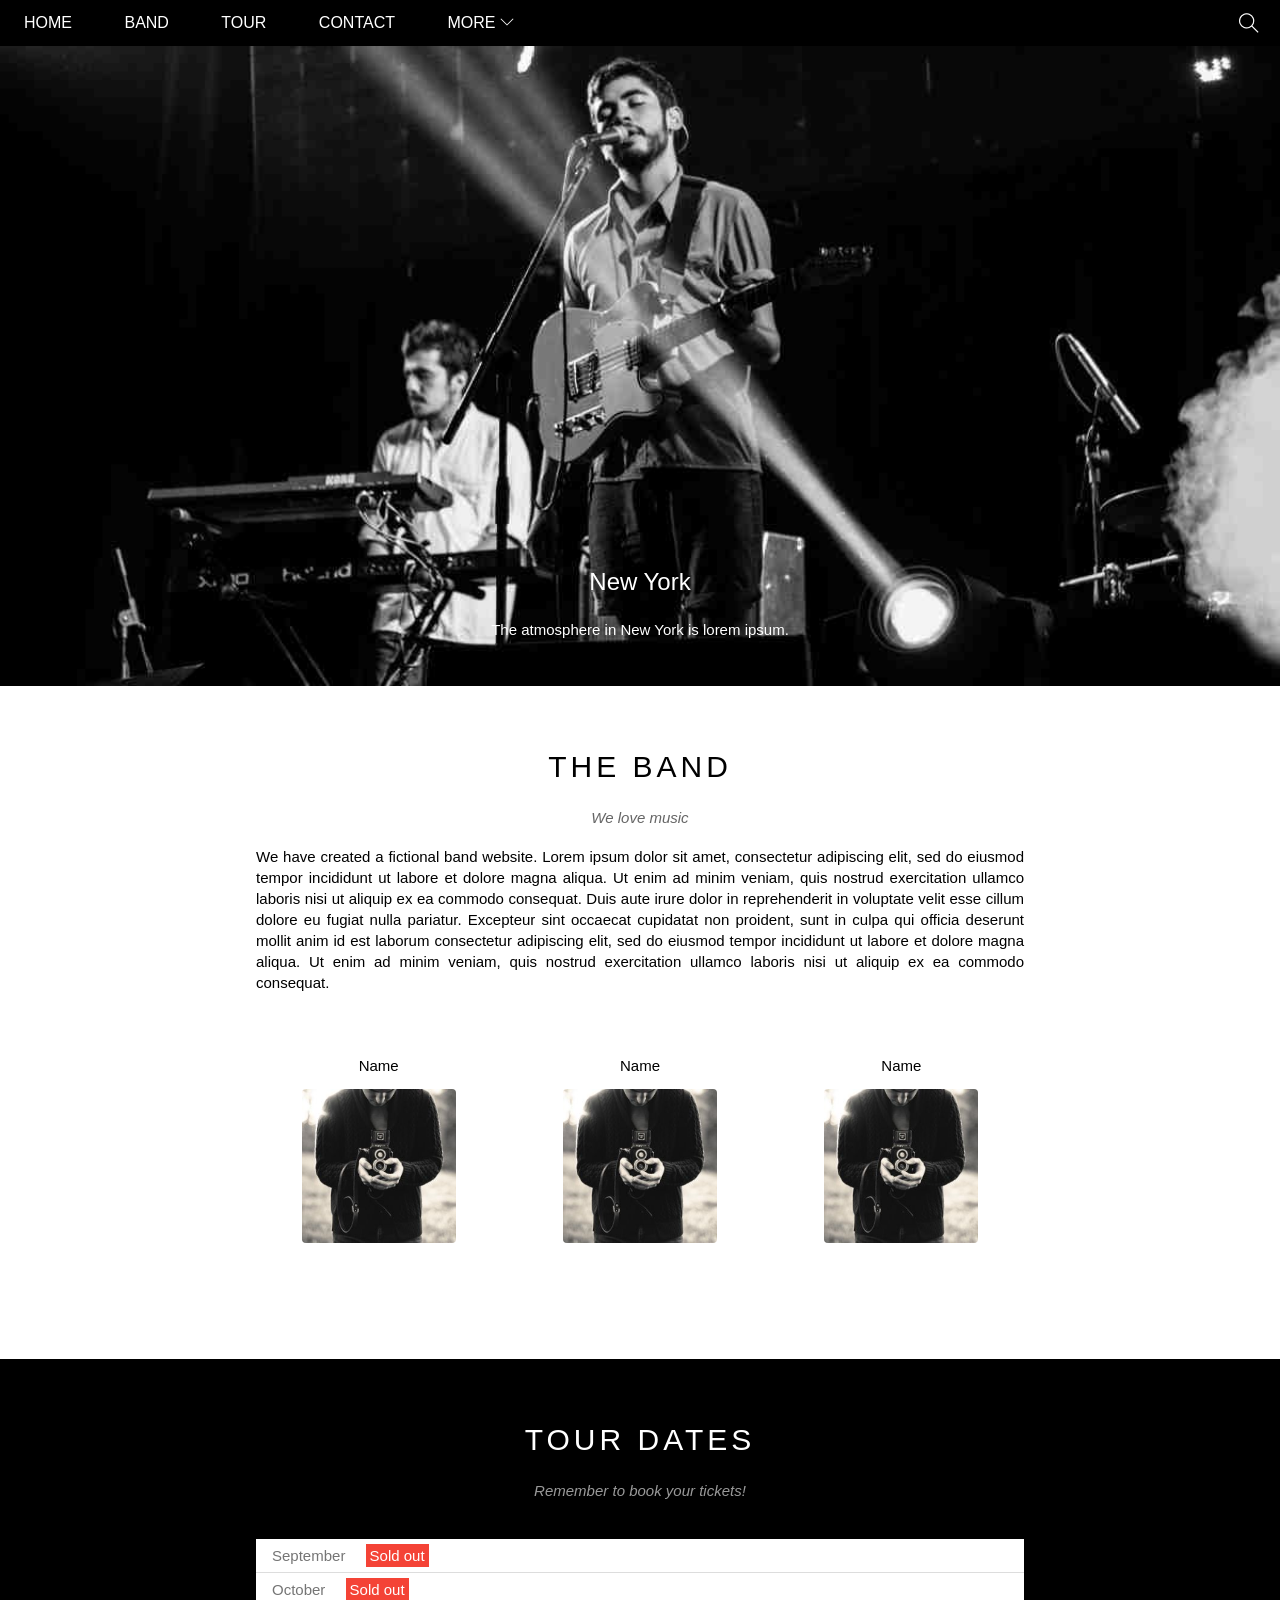
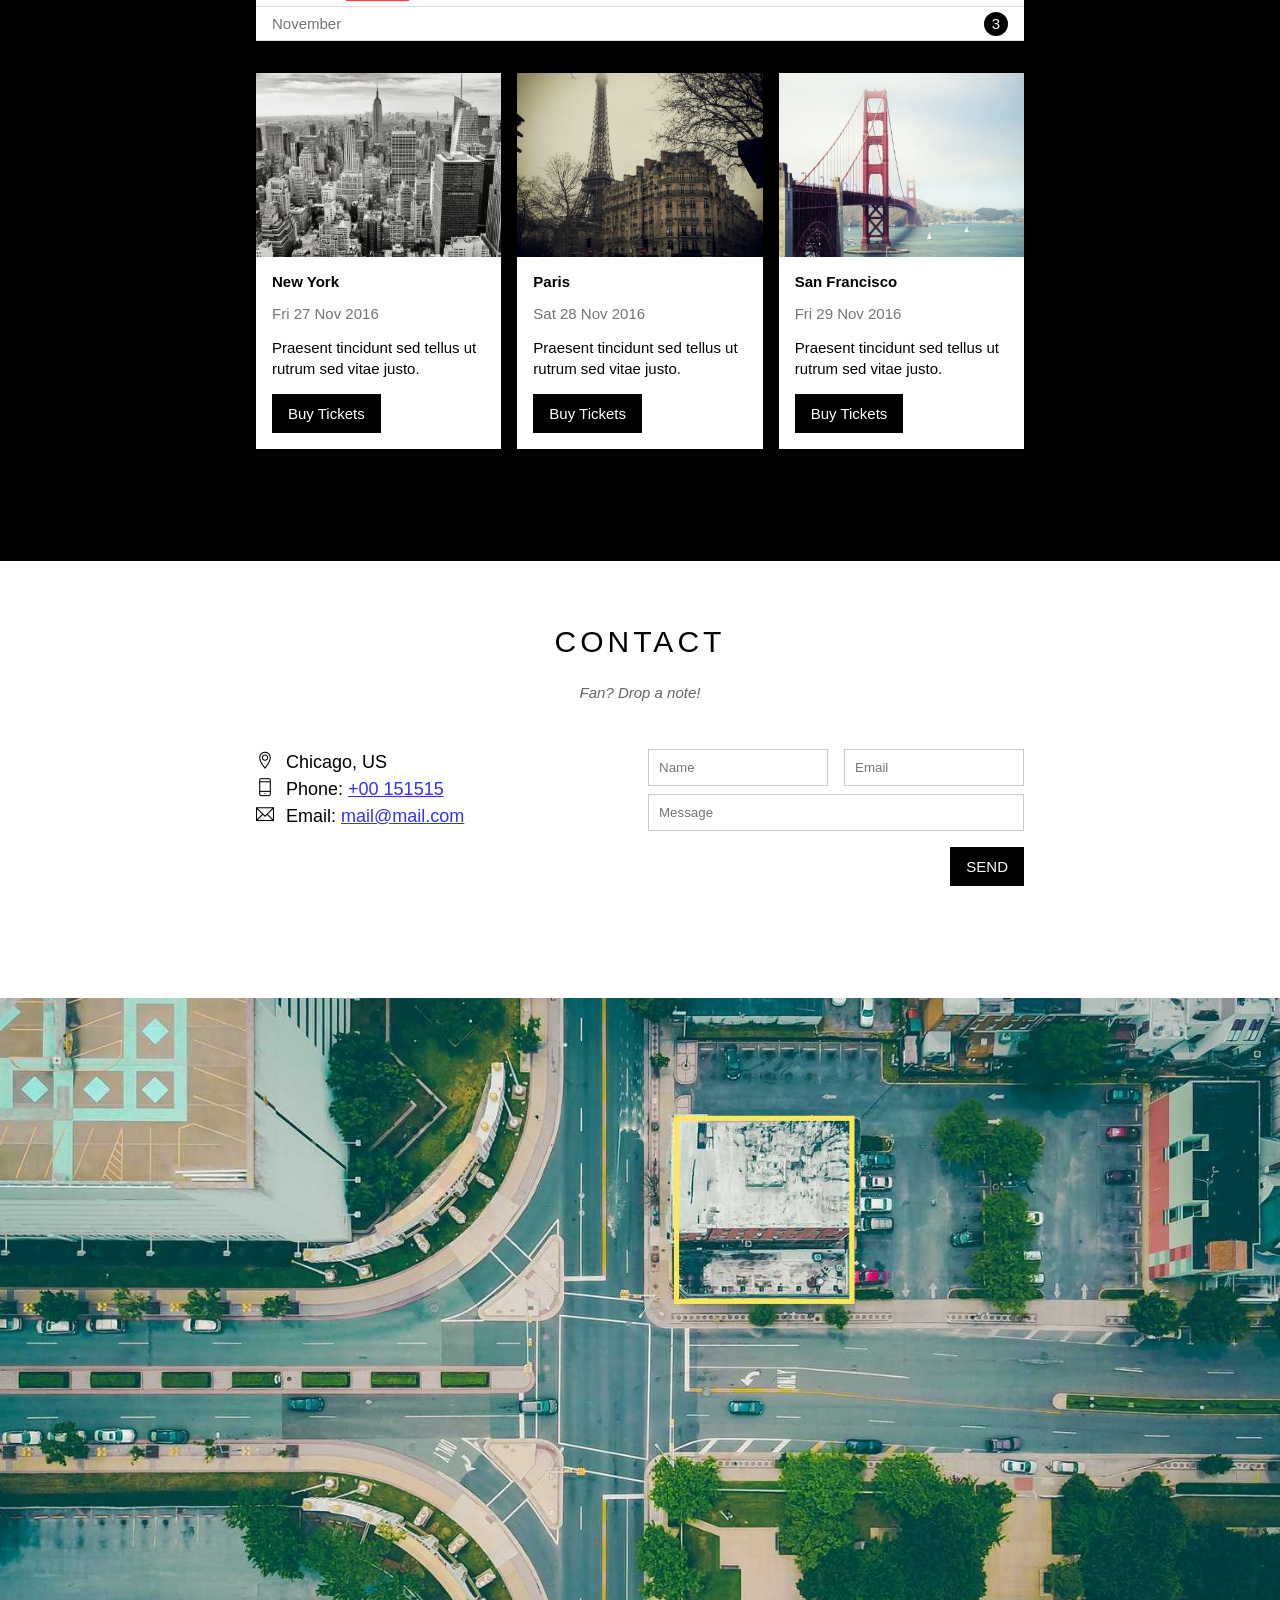
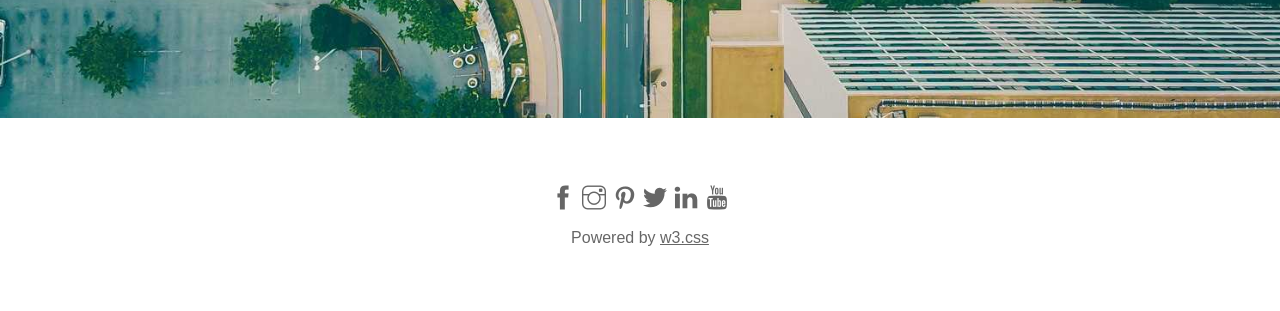
==== index.html @ fc8f2c84 "upload" ====
<!DOCTYPE html>
<html lang="en">
<head>
    <meta charset="UTF-8">
    <meta http-equiv="X-UA-Compatible" content="IE=edge">
    <meta name="viewport" content="width=device-width, initial-scale=1.0">
    <title>The Band</title>
    <link rel="icon" href="https://library.kissclipart.com/20181211/wuq/kissclipart-rock-band-guitar-icon-clipart-the-beatles-rock-ba-cec8f02207d91767.jpg" type="image/x-icon" />
    <link rel="stylesheet" href="./assets/css/style.css">
    <link rel="stylesheet" href="./assets/css/responsive.css">
    <link rel="stylesheet" href="./assets/fonts/themify-icons/themify-icons.css">
</head>
<body>
    <div id="main">
        <div id="header">
            <!-- Begin: Nav -->
          <ul id="nav">
              <li><a href="#">Home</a></li>
              <li><a href="#band">Band</a></li>
              <li><a href="#tour">Tour</a></li>
              <li><a href="#contact">Contact</a></li>
              <li>
                  <a href="#">
                      More 
                      <i class="nav-arrow-down ti-angle-down"></i>
                  </a>
                  <ul class="subnav">
                      <li><a href="#">Merchandise</a></li>
                      <li><a href="#">Extras</a></li>
                      <li><a href="#">Media</a></li>
                  </ul>
                </li>
          </ul>
            <!-- End: Nav -->

            <!--Moblie menu button  -->
            <div id="mobile-menu" class="mobile-menu-btn">
                <i class="menu-icon ti-menu"></i>
            </div>

            <!-- Search button -->
            <div class="search-btn">
                <i class="search-icon ti-search"></i>
            </div>
        </div>
        
        <div id="slider">
            <div class="text-content">
                <h2 class="text-heading">New York</h2>
                <div class="text-description">The atmosphere in New York is lorem ipsum.</div>
            </div>
        </div>

        <div id="content">
            <!-- About section -->
            <div id="band" class="content-section">
                <h2 class="section-heading">THE BAND</h2>
                <p class="section-sub-heading">We love music</p>
                <p class="about-text">
                    We have created a fictional band website. Lorem ipsum dolor sit amet, consectetur adipiscing elit, sed do eiusmod tempor incididunt ut labore et dolore magna aliqua. Ut enim ad minim veniam, quis nostrud exercitation ullamco laboris nisi ut aliquip ex ea commodo consequat. Duis aute irure dolor in reprehenderit in voluptate velit esse cillum dolore eu fugiat nulla pariatur. Excepteur sint occaecat cupidatat non proident, sunt in culpa qui officia deserunt mollit anim id est laborum consectetur adipiscing elit, sed do eiusmod tempor incididunt ut labore et dolore magna aliqua. Ut enim ad minim veniam, quis nostrud exercitation ullamco laboris nisi ut aliquip ex ea commodo consequat.
                </p>
                <div class="row member-list">
                    <div class="col col-third s-col-full mt-32 text-center">
                        <p class="member-name">Name</p>
                        <img src="./assets/img/band/member1.jpg" alt="" class="member-img">
                    </div>

                    <div class="col col-third s-col-full mt-32 text-center">
                        <p class="member-name">Name</p>
                        <img src="./assets/img/band/member1.jpg" alt="" class="member-img">
                    </div>

                    <div class="col col-third s-col-full mt-32 text-center">
                        <p class="member-name">Name</p>
                        <img src="./assets/img/band/member1.jpg" alt="" class="member-img">
                    </div>
                </div>      
            </div>

            <!-- Tour section -->
            <div id="tour" class="tour-section">
                <div class="content-section">
                    <h2 class="section-heading text-white">TOUR DATES</h2>
                    <p class="section-sub-heading text-white">Remember to book your tickets!</p>
                
                    <!-- Tickets -->
                    <ul class="tickets-list">
                        <li>September <span class="sold-out">Sold out</span></li>
                        <li>October <span class="sold-out">Sold out</span></li>
                        <li>November <span class="quantity">3</span></li>
                    </ul>

                    <!-- Places -->
                    <div class="row places-list">
                        <div class="col col-third s-col-full mt-16">
                            <img src="./assets/img/places/place1.jpg" alt="New York" class="place-img">
                            <div class="place-body">
                                <h3 class="place-heading">New York</h3>
                                <p class="place-time">Fri 27 Nov 2016</p>
                                <p class="place-desc">Praesent tincidunt sed tellus ut rutrum sed vitae justo.</p>
                                <button class="btn s-full-width js-buy-ticket">Buy Tickets</button> 
                            </div>
                        </div>

                        <div class="col col-third s-col-full mt-16">
                            <img src="./assets/img/places/place2.jpg" alt="Paris" class="place-img">
                            <div class="place-body">
                                <h3 class="place-heading">Paris</h3>
                                <p class="place-time">Sat 28 Nov 2016</p>
                                <p class="place-desc">Praesent tincidunt sed tellus ut rutrum sed vitae justo.</p>
                                <button class="btn s-full-width js-buy-ticket">Buy Tickets</button> 
                            </div>
                        </div>

                        <div class="col col-third s-col-full mt-16">
                            <img src="./assets/img/places/place3.jpg" alt="San Francisco" class="place-img">
                            <div class="place-body">
                                <h3 class="place-heading">San Francisco</h3>
                                <p class="place-time">Fri 29 Nov 2016</p>
                                <p class="place-desc">Praesent tincidunt sed tellus ut rutrum sed vitae justo.</p>
                                <button class="btn s-full-width js-buy-ticket">Buy Tickets</button> 
                            </div>
                        </div>
                    </div>
                </div>
            </div>  

            <!-- Begin: Contact section -->
            <div id="contact" class="content-section">
                <h2 class="section-heading">CONTACT</h2>
                <p class="section-sub-heading">Fan? Drop a note!</p>

                <div class="row contact-content">
                    <div class="col col-half s-col-full contact-info">
                        <p><i class="ti-location-pin"></i>Chicago, US</p>
                        <p><i class="ti-mobile"></i>Phone: <a href="tel:+00 151515">+00 151515</a></p>
                        <p><i class="ti-email"></i>Email: <a href="mailto:mail@mail.com">mail@mail.com</a></p>
                    </div>

                    <div class="col col-half s-col-full contact-form">
                        <form action="">
                            <div class="row">
                                <div class="col col-half s-col-full">
                                    <input type="text" name="" placeholder="Name" required class="form-control">
                                </div>
                                <div class="col col-half s-col-full s-mt-8">
                                    <input type="email" name="" placeholder="Email" required class="form-control">
                                </div>
                            </div>
                            <div class="row mt-8">  
                                <div class="col col-full">
                                    <input type="text" name="" placeholder="Message" required class="form-control">
                                </div>
                            </div>
                            <input class="btn pull-right mt-16 s-full-width" type="submit" value="SEND">
                        </form>
                    </div>
                </div>
                
            </div>
            <!-- End: Contact section -->

            <div class="map-section">
                <img src="./assets/img/map/map.jpg" alt="map">
            </div>
        </div>

        <!-- Footer section -->
        <div id="footer">
            <div class="socials-list">
                <a href=""><i class="ti-facebook"></i></a>
                <a href=""><i class="ti-instagram"></i></a>
                <a href=""><i class="ti-pinterest"></i></a>
                <a href=""><i class="ti-twitter-alt"></i></a>
                <a href=""><i class="ti-linkedin"></i></a>
                <a href=""><i class="ti-youtube"></i></a>
            </div>
            <p class="copyright">Powered by <a href="">w3.css</a></p>
        </div>
    </div> 
    <!-- Buy Ticket section -->
    <div class="modal js-modal">
        <div class="modal-container js-modal-container">
            <div class="modal-close js-modal-close">
                <i class="ti-close"></i>
            </div>
            
            <header class="modal-header">
                <i class="modal-heading-icon ti-briefcase"></i>
                Tickets
            </header>

            <div class="modal-body">
                <label for="ticket-quantity" class="modal-label">
                    <i class="ti-shopping-cart"></i>
                    Tickets, $15 per person
                </label>
                <input id="ticket-quantity" type="text" class="model-input" placeholder="How many?">

                <label for="ticket-email" class="modal-label">
                    <i class="ti-user"></i>
                    Send To
                </label>
                <input id="ticket-email" type="email" class="model-input" placeholder="Enter Email...">

                <button id="buy-tickets">
                    Pay <i class="ti-check"></i>
                </button>
            </div>

            <footer class="modal-footer">
                <p class="modal-help">Need <a href="">help?</a></p>
            </footer>
        </div>
    </div> 

    <script>
        const buyBtns = document.querySelectorAll('.js-buy-ticket')
        const modal = document.querySelector('.js-modal')
        const modalContainer = document.querySelector('.js-modal-container')
        const modalClose = document.querySelector('.js-modal-close')

        // Hàm hiển thị modal mua vé (thêm class open vào modal)
        function showBuyTicket() {
            modal.classList.add('open')
        }

         // Hàm ẩn modal mua vé (gỡ bỏ class open vào modal)
        function hideBuyTicket() {
            modal.classList.remove('open')
        }

        // Lặp qua từng thẻ button và nghe hành vi click
        for (const buyBtn of buyBtns) {
            buyBtn.addEventListener('click', showBuyTicket)
        }

        // Nghe hành vi click vào button close
        modalClose.addEventListener('click', hideBuyTicket)

        modal.addEventListener('click', hideBuyTicket)

        // Dừng việc nổi bọt ở modalContainer
        modalContainer.addEventListener('click', function (event) {
            event.stopPropagation()
        })

        // Gán biến đóng/mở mobile menu
        var header = document.getElementById('header');
        var  mobileMenu = document.getElementById('mobile-menu');
        var headerHeight = header.clientHeight; // Gán biến headerHeight    
    
        // Đóng/mở mobile menu
        mobileMenu.onclick = function() {
            var isClosed = header.clientHeight === headerHeight;
            if (isClosed) {
                header.style.height = 'auto';
            } else {
                header.style.height = null;
            }
        }

        // Tự động đóng khi chọn menu
        var menuItems = document.querySelectorAll('#nav li a[href*="#"]');
        for (var i = 0; i < menuItems.length; i++) {
            var menuItem = menuItems[i];
            
            menuItem.onclick = function(event) {
                var isParentMenu = this.nextElementSibling && this.nextElementSibling.classList.contains('subnav');
                if (isParentMenu) {
                    event.preventDefault();
                } else {
                    header.style.height = null;
                }
            }       
        }
        
    </script>
</body>
</html>
---- assets/css/style.css ----
* {
    padding: 0;
    margin: 0;
    box-sizing: border-box;
}

html {
    font-family: Arial, Helvetica, sans-serif;
    scroll-behavior: smooth;
}
/* 
1. Từ ngoài vào trong
2. Từ trên xuống dưới
3. Tổng quan đến chi tiết */

/* 
1. Vị trí
2. Kích thước (width, height)
3. Màu sắc
4. Kiểu dáng (kiểu chữ, hình tròn, vuông,..
 */

 /* Common */
 .clear {
     clear: both;       
 }
 
 .text-white {
     color: #fff !important;
 }

 .text-center {
     text-align: center !important;
 }

.row {
    margin-left: -8px;
    margin-right: -8px;
}

.row::after {
    content: "";
    display: block;
    clear: both;
}

.col {
    float: left;
    padding-left: 8px;
    padding-right: 8px;
}

.col-full {
    width: 100%;
}

.col-half {
    width: calc(100% / 2);
}

.col-third {
    width: calc(100% / 3);
}

.mt-8 {
    margin-top: 8px !important;
}

.mt-16 {
    margin-top: 16px !important;
}

.mt-32 {
    margin-top: 32px !important;
}


.pull-right {
    float: right !important;
}

.btn {
    color: #fff;
    background-color: #000;
    text-decoration: none;
    padding:11px 16px;
    display: inline-block;
    margin-top: 15px;
    border: none;
    font-size: 15px;
    text-align: center;
}

.btn:hover {
    cursor: pointer;    
    color: #000;
    background-color: #ccc;
}

 /* Main */
 #main {

}


#header {
    position: fixed;
    top: 0;
    left: 0;
    right: 0;
    height: 46px;
    background-color: black;
    z-index: 1;
}

#nav {
    display: inline-block;
}

#nav, .subnav {
    list-style-type: none;  

}

#nav > li {
    display: inline-block;
}

#nav li { 
    position: relative;
}

#nav > li > a {
    color: #fff;
    text-transform: uppercase;
}

#nav li a {
    text-decoration: none;
    line-height: 46px;
    padding: 0 24px;
    display: block;
}

#nav li:hover .subnav {
    display: block;
}

#nav > li:hover > a, 
#nav .subnav li:hover {
    color: #000;
    background-color: #ccc;
}

#nav .subnav {
    display:none;
    min-width: 160px;
    background-color: #fff;
    position: absolute;
    top: 100%;
    left: 0;
    box-shadow: 0 0 10px rgba(0, 0, 0, 0.3);
}

#nav .subnav a {
        color: #000;
        padding: 0 12px;
        line-height: 38px;
}

#nav .nav-arrow-down {
    font-size: 14px;
}

#header .mobile-menu-btn {
    position: absolute;
    top: 0;
    right: 0;
    display: none;
}

#header .mobile-menu-btn,
#header .search-btn {
    float: right;
    padding: 0 21px;
}

#header .search-btn:hover {
    background-color: #f44336;
    cursor: pointer;
}

#header .mobile-menu-btn:hover {
    background-color: #ccc;
}

#header .mobile-menu-btn:hover .menu-icon {
    color: #000;
}

#header .menu-icon,
#header .search-icon {
    color: #fff;
    font-size: 20px;
    line-height: 46px;
}

#slider {
    position: relative;
    min-height: 500px;
    margin-top: 46px;
    padding-top: 50%;
    background: url('/assets/img/slider/slider1.jpg') top center / cover no-repeat;
}

#slider .text-content {
    position: absolute;
    bottom: 48px;
    color: #fff;
    left: 50%;
    transform: translateX(-50%);
    text-align: center; 
}

#slider .text-heading {
    font-weight: 500;
    font-size: 24px;    
}

#slider .text-description {
    font-size: 15px;
    margin-top: 25px;
}


#content {

}

#content .content-section {
    width: 800px;
    max-width: 100%;
    padding: 64px 0 112px;
    margin-left: auto;
    margin-right: auto;
    padding-left: 16px;
    padding-right: 16px;    
}

#content .section-heading {
    font-size: 30px;
    font-weight: 500;
    letter-spacing: 4px;
    text-align: center;
}

#content .section-sub-heading {
    font-size: 15px;
    text-align: center;
    margin-top: 25px;
    font-style: italic;
    opacity: 0.6;
}

#content .about-text {
    margin-top: 20px;
    font-size: 15px;
    text-align: justify;
    line-height: 1.4    ;
}

#content .member-list {
    margin-top: 32px;
    /* overflow: hidden; */
}


#content .member-name {
    font-size: 15px;
}
#content .member-img {
    margin-top: 15px;
    width: 154px;
    border-radius: 4px;
}

/* Tour Section */
.tour-section {
    background-color: #000;
}

.tickets-list {
    background-color: #fff;
    margin-top: 40px;
    list-style: none        ;
}

.tickets-list li {
     font-size: 15px;
     padding: 8px 16px;
    border-bottom: 1px solid #ddd;
    color: #757575;   
}

.tickets-list .sold-out {
    background-color: #f44336;
    color: #fff;
    padding: 3px 4px;
    margin-left: 16px;
}

.tickets-list .quantity {
    background-color: #000;
    color: #fff;
    border-radius: 50%;
    float: right;
    width: 24px;
    height: 24px;
    text-align: center;
    line-height: 24px;
    margin-top: -3px;
}

/* Places */
.places-list {
    margin-top: 16px;
}


.place-img {
    width: 100%;
    display: block;
}

.place-img:hover {
    opacity: 0.6;
}

.place-body {
    background-color: #fff;
    padding: 16px;
    font-size: 15px;
}

.place-heading {
    font-size: 15px;
    font-weight: 600;

}

.place-time {
    margin-top: 15px;
    color: #757575;
}

.place-desc {
    margin-top: 15px;
    line-height: 1.4;

}


/* Contact From */
.contact-content {
    margin-top: 48px;
}

.contact-info {
    font-size: 18px;
    line-height: 1.5;
}

.contact-info i[class*="ti-"] {
    width: 30px;
    display: inline-block;
}

.contact-info a {
    color: #00e;
    opacity: 0.8;
}

.contact-info a:hover {
    opacity: 1;
}


.contact-form {
    font-size: 15px;
}

.contact-form .form-control {
    padding: 10px;
    border: 1px solid #ccc;
    width: 100%;
}

/* Map section */
.map-section img {
    width: 100%;
}


/* Footer Section */
#footer {
    padding: 64px 16px;
    text-align: center;
}

#footer .socials-list {
    font-size: 24px;
}

#footer .socials-list a {
    color:rgba(0, 0, 0, 0.6);
    text-decoration: none;
}
#footer .copyright a:hover,
#footer .socials-list a:hover {
    color:rgba(0, 0, 0, 0.4);
}

#footer .copyright {
    color:rgba(0, 0, 0, 0.6);
    margin-top: 15px;
}

#footer .copyright a {
    color:rgba(0, 0, 0, 0.6);
}

/* Buy Ticket Modal*/
.modal {
    position: fixed;
    top: 0;
    right: 0;
    left: 0;
    bottom: 0;
    background: rgba(0, 0, 0, 0.4);
    align-items: center;
    justify-content: center;
    display: none;
}

.modal.open {
    display: flex;
}

.modal-container {
    background: #fff;
    width: 900px;
    max-width: calc(100% - 32px);
    min-height: 200px;
    position: relative;
    animation: modalFadeIn ease 0.5s;
}

.modal-header {
    background: #009688;
    height: 130px;
    display: flex;
    align-items: center;
    justify-content: center;
    font-size: 30px;
    color: #fff;
}

.modal-heading-icon {
    margin-right: 16px;
}

.modal-close:hover {
    opacity: 1;
}

.modal-close {
    position: absolute;
    right: 0;
    top: 0;
    color: #fff;
    padding: 12px;
    cursor: pointer;
    opacity: 0.8; 
}

.modal-body {
    padding: 16px;
}

.modal-label {
    display: block;
    font-size: 15px;
    margin-bottom: 12px;
}

.model-input {
    border: 1px solid #ccc;
    width: 100%;
    padding: 10px;
    font-size: 15px;
    margin-bottom: 24px;
}

#buy-tickets:hover {
    opacity: 0.9;
}

#buy-tickets {
    background: #009688;
    border: none;
    color: #fff;
    width: 100%;
    font-size: 15px;
    text-transform: uppercase;
    padding: 18px;
    cursor: pointer;
}

.modal-footer {
    padding: 16px;
    text-align: right;
}

.modal-footer a {
    color: #2196F3;
}

@keyframes modalFadeIn {
    from {
        opacity: 0;
        transform: translateY(-140px);
    }
    to {
        opacity: 1;
        transform: translateY(0);
    }
}
---- assets/css/responsive.css ----
/* PC */
@media (min-width: 1024px) {

}

/* Tablet & moblie */
@media (max-width: 1023px) {
     .btn {
         padding: 15px 16px;
     }

     #nav .subnav a {
         padding: 5px 12px;
     }

     .contact-form .form-control {
         padding: 15px;
     }

     .contact-info {
        line-height: 2;
    }
     
     .socials-list {
         font-size: 48px;
     }

     #footer .socials-list a {
         margin: 0 8px;
     }

     #footer .copyright a {
        padding: 12px 0;
        display: inline-block;
     }
}


/* Tablet */
@media (min-width: 740px) {
   
}

/* Mobile */
@media (max-width: 740px) {
    .s-full-width, 
    .s-col-full {
        width: 100% !important;
    }

    .s-mt-8 {
        margin-top: 8px !important;
    }
    
    #header {
        overflow: hidden;
    }

    #header .mobile-menu-btn {
        display: block;
    }
    
    #header .search-btn {
        display: none;
    }
    
    #nav {
        display: block;
    }

    #nav li a {
        padding: 1px 24px;
    }

    #nav > li {
        display: block; 
    }

    #nav > li:first-child {
        display: inline-block;
    }

    #nav .subnav {
        position: initial;
        background: #333;
    }

    #nav .subnav a {
        color: #fff;
        padding: 5px     41px;
    }
   
    #content .member-img {
        width: 60%;
    }

    .contact-form {
        margin-top: 16px;
    }
}
---- assets/fonts/themify-icons/themify-icons.css ----
@font-face {
	font-family: 'themify';
	src:url('fonts/themify.eot?-fvbane');
	src:url('fonts/themify.eot?#iefix-fvbane') format('embedded-opentype'),
		url('fonts/themify.woff?-fvbane') format('woff'),
		url('fonts/themify.ttf?-fvbane') format('truetype'),
		url('fonts/themify.svg?-fvbane#themify') format('svg');
	font-weight: normal;
	font-style: normal;
}

[class^="ti-"], [class*=" ti-"] {
	font-family: 'themify';
	speak: none;
	font-style: normal;
	font-weight: normal;
	font-variant: normal;
	text-transform: none;
	line-height: 1;

	/* Better Font Rendering =========== */
	-webkit-font-smoothing: antialiased;
	-moz-osx-font-smoothing: grayscale;
}

.ti-wand:before {
	content: "\e600";
}
.ti-volume:before {
	content: "\e601";
}
.ti-user:before {
	content: "\e602";
}
.ti-unlock:before {
	content: "\e603";
}
.ti-unlink:before {
	content: "\e604";
}
.ti-trash:before {
	content: "\e605";
}
.ti-thought:before {
	content: "\e606";
}
.ti-target:before {
	content: "\e607";
}
.ti-tag:before {
	content: "\e608";
}
.ti-tablet:before {
	content: "\e609";
}
.ti-star:before {
	content: "\e60a";
}
.ti-spray:before {
	content: "\e60b";
}
.ti-signal:before {
	content: "\e60c";
}
.ti-shopping-cart:before {
	content: "\e60d";
}
.ti-shopping-cart-full:before {
	content: "\e60e";
}
.ti-settings:before {
	content: "\e60f";
}
.ti-search:before {
	content: "\e610";
}
.ti-zoom-in:before {
	content: "\e611";
}
.ti-zoom-out:before {
	content: "\e612";
}
.ti-cut:before {
	content: "\e613";
}
.ti-ruler:before {
	content: "\e614";
}
.ti-ruler-pencil:before {
	content: "\e615";
}
.ti-ruler-alt:before {
	content: "\e616";
}
.ti-bookmark:before {
	content: "\e617";
}
.ti-bookmark-alt:before {
	content: "\e618";
}
.ti-reload:before {
	content: "\e619";
}
.ti-plus:before {
	content: "\e61a";
}
.ti-pin:before {
	content: "\e61b";
}
.ti-pencil:before {
	content: "\e61c";
}
.ti-pencil-alt:before {
	content: "\e61d";
}
.ti-paint-roller:before {
	content: "\e61e";
}
.ti-paint-bucket:before {
	content: "\e61f";
}
.ti-na:before {
	content: "\e620";
}
.ti-mobile:before {
	content: "\e621";
}
.ti-minus:before {
	content: "\e622";
}
.ti-medall:before {
	content: "\e623";
}
.ti-medall-alt:before {
	content: "\e624";
}
.ti-marker:before {
	content: "\e625";
}
.ti-marker-alt:before {
	content: "\e626";
}
.ti-arrow-up:before {
	content: "\e627";
}
.ti-arrow-right:before {
	content: "\e628";
}
.ti-arrow-left:before {
	content: "\e629";
}
.ti-arrow-down:before {
	content: "\e62a";
}
.ti-lock:before {
	content: "\e62b";
}
.ti-location-arrow:before {
	content: "\e62c";
}
.ti-link:before {
	content: "\e62d";
}
.ti-layout:before {
	content: "\e62e";
}
.ti-layers:before {
	content: "\e62f";
}
.ti-layers-alt:before {
	content: "\e630";
}
.ti-key:before {
	content: "\e631";
}
.ti-import:before {
	content: "\e632";
}
.ti-image:before {
	content: "\e633";
}
.ti-heart:before {
	content: "\e634";
}
.ti-heart-broken:before {
	content: "\e635";
}
.ti-hand-stop:before {
	content: "\e636";
}
.ti-hand-open:before {
	content: "\e637";
}
.ti-hand-drag:before {
	content: "\e638";
}
.ti-folder:before {
	content: "\e639";
}
.ti-flag:before {
	content: "\e63a";
}
.ti-flag-alt:before {
	content: "\e63b";
}
.ti-flag-alt-2:before {
	content: "\e63c";
}
.ti-eye:before {
	content: "\e63d";
}
.ti-export:before {
	content: "\e63e";
}
.ti-exchange-vertical:before {
	content: "\e63f";
}
.ti-desktop:before {
	content: "\e640";
}
.ti-cup:before {
	content: "\e641";
}
.ti-crown:before {
	content: "\e642";
}
.ti-comments:before {
	content: "\e643";
}
.ti-comment:before {
	content: "\e644";
}
.ti-comment-alt:before {
	content: "\e645";
}
.ti-close:before {
	content: "\e646";
}
.ti-clip:before {
	content: "\e647";
}
.ti-angle-up:before {
	content: "\e648";
}
.ti-angle-right:before {
	content: "\e649";
}
.ti-angle-left:before {
	content: "\e64a";
}
.ti-angle-down:before {
	content: "\e64b";
}
.ti-check:before {
	content: "\e64c";
}
.ti-check-box:before {
	content: "\e64d";
}
.ti-camera:before {
	content: "\e64e";
}
.ti-announcement:before {
	content: "\e64f";
}
.ti-brush:before {
	content: "\e650";
}
.ti-briefcase:before {
	content: "\e651";
}
.ti-bolt:before {
	content: "\e652";
}
.ti-bolt-alt:before {
	content: "\e653";
}
.ti-blackboard:before {
	content: "\e654";
}
.ti-bag:before {
	content: "\e655";
}
.ti-move:before {
	content: "\e656";
}
.ti-arrows-vertical:before {
	content: "\e657";
}
.ti-arrows-horizontal:before {
	content: "\e658";
}
.ti-fullscreen:before {
	content: "\e659";
}
.ti-arrow-top-right:before {
	content: "\e65a";
}
.ti-arrow-top-left:before {
	content: "\e65b";
}
.ti-arrow-circle-up:before {
	content: "\e65c";
}
.ti-arrow-circle-right:before {
	content: "\e65d";
}
.ti-arrow-circle-left:before {
	content: "\e65e";
}
.ti-arrow-circle-down:before {
	content: "\e65f";
}
.ti-angle-double-up:before {
	content: "\e660";
}
.ti-angle-double-right:before {
	content: "\e661";
}
.ti-angle-double-left:before {
	content: "\e662";
}
.ti-angle-double-down:before {
	content: "\e663";
}
.ti-zip:before {
	content: "\e664";
}
.ti-world:before {
	content: "\e665";
}
.ti-wheelchair:before {
	content: "\e666";
}
.ti-view-list:before {
	content: "\e667";
}
.ti-view-list-alt:before {
	content: "\e668";
}
.ti-view-grid:before {
	content: "\e669";
}
.ti-uppercase:before {
	content: "\e66a";
}
.ti-upload:before {
	content: "\e66b";
}
.ti-underline:before {
	content: "\e66c";
}
.ti-truck:before {
	content: "\e66d";
}
.ti-timer:before {
	content: "\e66e";
}
.ti-ticket:before {
	content: "\e66f";
}
.ti-thumb-up:before {
	content: "\e670";
}
.ti-thumb-down:before {
	content: "\e671";
}
.ti-text:before {
	content: "\e672";
}
.ti-stats-up:before {
	content: "\e673";
}
.ti-stats-down:before {
	content: "\e674";
}
.ti-split-v:before {
	content: "\e675";
}
.ti-split-h:before {
	content: "\e676";
}
.ti-smallcap:before {
	content: "\e677";
}
.ti-shine:before {
	content: "\e678";
}
.ti-shift-right:before {
	content: "\e679";
}
.ti-shift-left:before {
	content: "\e67a";
}
.ti-shield:before {
	content: "\e67b";
}
.ti-notepad:before {
	content: "\e67c";
}
.ti-server:before {
	content: "\e67d";
}
.ti-quote-right:before {
	content: "\e67e";
}
.ti-quote-left:before {
	content: "\e67f";
}
.ti-pulse:before {
	content: "\e680";
}
.ti-printer:before {
	content: "\e681";
}
.ti-power-off:before {
	content: "\e682";
}
.ti-plug:before {
	content: "\e683";
}
.ti-pie-chart:before {
	content: "\e684";
}
.ti-paragraph:before {
	content: "\e685";
}
.ti-panel:before {
	content: "\e686";
}
.ti-package:before {
	content: "\e687";
}
.ti-music:before {
	content: "\e688";
}
.ti-music-alt:before {
	content: "\e689";
}
.ti-mouse:before {
	content: "\e68a";
}
.ti-mouse-alt:before {
	content: "\e68b";
}
.ti-money:before {
	content: "\e68c";
}
.ti-microphone:before {
	content: "\e68d";
}
.ti-menu:before {
	content: "\e68e";
}
.ti-menu-alt:before {
	content: "\e68f";
}
.ti-map:before {
	content: "\e690";
}
.ti-map-alt:before {
	content: "\e691";
}
.ti-loop:before {
	content: "\e692";
}
.ti-location-pin:before {
	content: "\e693";
}
.ti-list:before {
	content: "\e694";
}
.ti-light-bulb:before {
	content: "\e695";
}
.ti-Italic:before {
	content: "\e696";
}
.ti-info:before {
	content: "\e697";
}
.ti-infinite:before {
	content: "\e698";
}
.ti-id-badge:before {
	content: "\e699";
}
.ti-hummer:before {
	content: "\e69a";
}
.ti-home:before {
	content: "\e69b";
}
.ti-help:before {
	content: "\e69c";
}
.ti-headphone:before {
	content: "\e69d";
}
.ti-harddrives:before {
	content: "\e69e";
}
.ti-harddrive:before {
	content: "\e69f";
}
.ti-gift:before {
	content: "\e6a0";
}
.ti-game:before {
	content: "\e6a1";
}
.ti-filter:before {
	content: "\e6a2";
}
.ti-files:before {
	content: "\e6a3";
}
.ti-file:before {
	content: "\e6a4";
}
.ti-eraser:before {
	content: "\e6a5";
}
.ti-envelope:before {
	content: "\e6a6";
}
.ti-download:before {
	content: "\e6a7";
}
.ti-direction:before {
	content: "\e6a8";
}
.ti-direction-alt:before {
	content: "\e6a9";
}
.ti-dashboard:before {
	content: "\e6aa";
}
.ti-control-stop:before {
	content: "\e6ab";
}
.ti-control-shuffle:before {
	content: "\e6ac";
}
.ti-control-play:before {
	content: "\e6ad";
}
.ti-control-pause:before {
	content: "\e6ae";
}
.ti-control-forward:before {
	content: "\e6af";
}
.ti-control-backward:before {
	content: "\e6b0";
}
.ti-cloud:before {
	content: "\e6b1";
}
.ti-cloud-up:before {
	content: "\e6b2";
}
.ti-cloud-down:before {
	content: "\e6b3";
}
.ti-clipboard:before {
	content: "\e6b4";
}
.ti-car:before {
	content: "\e6b5";
}
.ti-calendar:before {
	content: "\e6b6";
}
.ti-book:before {
	content: "\e6b7";
}
.ti-bell:before {
	content: "\e6b8";
}
.ti-basketball:before {
	content: "\e6b9";
}
.ti-bar-chart:before {
	content: "\e6ba";
}
.ti-bar-chart-alt:before {
	content: "\e6bb";
}
.ti-back-right:before {
	content: "\e6bc";
}
.ti-back-left:before {
	content: "\e6bd";
}
.ti-arrows-corner:before {
	content: "\e6be";
}
.ti-archive:before {
	content: "\e6bf";
}
.ti-anchor:before {
	content: "\e6c0";
}
.ti-align-right:before {
	content: "\e6c1";
}
.ti-align-left:before {
	content: "\e6c2";
}
.ti-align-justify:before {
	content: "\e6c3";
}
.ti-align-center:before {
	content: "\e6c4";
}
.ti-alert:before {
	content: "\e6c5";
}
.ti-alarm-clock:before {
	content: "\e6c6";
}
.ti-agenda:before {
	content: "\e6c7";
}
.ti-write:before {
	content: "\e6c8";
}
.ti-window:before {
	content: "\e6c9";
}
.ti-widgetized:before {
	content: "\e6ca";
}
.ti-widget:before {
	content: "\e6cb";
}
.ti-widget-alt:before {
	content: "\e6cc";
}
.ti-wallet:before {
	content: "\e6cd";
}
.ti-video-clapper:before {
	content: "\e6ce";
}
.ti-video-camera:before {
	content: "\e6cf";
}
.ti-vector:before {
	content: "\e6d0";
}
.ti-themify-logo:before {
	content: "\e6d1";
}
.ti-themify-favicon:before {
	content: "\e6d2";
}
.ti-themify-favicon-alt:before {
	content: "\e6d3";
}
.ti-support:before {
	content: "\e6d4";
}
.ti-stamp:before {
	content: "\e6d5";
}
.ti-split-v-alt:before {
	content: "\e6d6";
}
.ti-slice:before {
	content: "\e6d7";
}
.ti-shortcode:before {
	content: "\e6d8";
}
.ti-shift-right-alt:before {
	content: "\e6d9";
}
.ti-shift-left-alt:before {
	content: "\e6da";
}
.ti-ruler-alt-2:before {
	content: "\e6db";
}
.ti-receipt:before {
	content: "\e6dc";
}
.ti-pin2:before {
	content: "\e6dd";
}
.ti-pin-alt:before {
	content: "\e6de";
}
.ti-pencil-alt2:before {
	content: "\e6df";
}
.ti-palette:before {
	content: "\e6e0";
}
.ti-more:before {
	content: "\e6e1";
}
.ti-more-alt:before {
	content: "\e6e2";
}
.ti-microphone-alt:before {
	content: "\e6e3";
}
.ti-magnet:before {
	content: "\e6e4";
}
.ti-line-double:before {
	content: "\e6e5";
}
.ti-line-dotted:before {
	content: "\e6e6";
}
.ti-line-dashed:before {
	content: "\e6e7";
}
.ti-layout-width-full:before {
	content: "\e6e8";
}
.ti-layout-width-default:before {
	content: "\e6e9";
}
.ti-layout-width-default-alt:before {
	content: "\e6ea";
}
.ti-layout-tab:before {
	content: "\e6eb";
}
.ti-layout-tab-window:before {
	content: "\e6ec";
}
.ti-layout-tab-v:before {
	content: "\e6ed";
}
.ti-layout-tab-min:before {
	content: "\e6ee";
}
.ti-layout-slider:before {
	content: "\e6ef";
}
.ti-layout-slider-alt:before {
	content: "\e6f0";
}
.ti-layout-sidebar-right:before {
	content: "\e6f1";
}
.ti-layout-sidebar-none:before {
	content: "\e6f2";
}
.ti-layout-sidebar-left:before {
	content: "\e6f3";
}
.ti-layout-placeholder:before {
	content: "\e6f4";
}
.ti-layout-menu:before {
	content: "\e6f5";
}
.ti-layout-menu-v:before {
	content: "\e6f6";
}
.ti-layout-menu-separated:before {
	content: "\e6f7";
}
.ti-layout-menu-full:before {
	content: "\e6f8";
}
.ti-layout-media-right-alt:before {
	content: "\e6f9";
}
.ti-layout-media-right:before {
	content: "\e6fa";
}
.ti-layout-media-overlay:before {
	content: "\e6fb";
}
.ti-layout-media-overlay-alt:before {
	content: "\e6fc";
}
.ti-layout-media-overlay-alt-2:before {
	content: "\e6fd";
}
.ti-layout-media-left-alt:before {
	content: "\e6fe";
}
.ti-layout-media-left:before {
	content: "\e6ff";
}
.ti-layout-media-center-alt:before {
	content: "\e700";
}
.ti-layout-media-center:before {
	content: "\e701";
}
.ti-layout-list-thumb:before {
	content: "\e702";
}
.ti-layout-list-thumb-alt:before {
	content: "\e703";
}
.ti-layout-list-post:before {
	content: "\e704";
}
.ti-layout-list-large-image:before {
	content: "\e705";
}
.ti-layout-line-solid:before {
	content: "\e706";
}
.ti-layout-grid4:before {
	content: "\e707";
}
.ti-layout-grid3:before {
	content: "\e708";
}
.ti-layout-grid2:before {
	content: "\e709";
}
.ti-layout-grid2-thumb:before {
	content: "\e70a";
}
.ti-layout-cta-right:before {
	content: "\e70b";
}
.ti-layout-cta-left:before {
	content: "\e70c";
}
.ti-layout-cta-center:before {
	content: "\e70d";
}
.ti-layout-cta-btn-right:before {
	content: "\e70e";
}
.ti-layout-cta-btn-left:before {
	content: "\e70f";
}
.ti-layout-column4:before {
	content: "\e710";
}
.ti-layout-column3:before {
	content: "\e711";
}
.ti-layout-column2:before {
	content: "\e712";
}
.ti-layout-accordion-separated:before {
	content: "\e713";
}
.ti-layout-accordion-merged:before {
	content: "\e714";
}
.ti-layout-accordion-list:before {
	content: "\e715";
}
.ti-ink-pen:before {
	content: "\e716";
}
.ti-info-alt:before {
	content: "\e717";
}
.ti-help-alt:before {
	content: "\e718";
}
.ti-headphone-alt:before {
	content: "\e719";
}
.ti-hand-point-up:before {
	content: "\e71a";
}
.ti-hand-point-right:before {
	content: "\e71b";
}
.ti-hand-point-left:before {
	content: "\e71c";
}
.ti-hand-point-down:before {
	content: "\e71d";
}
.ti-gallery:before {
	content: "\e71e";
}
.ti-face-smile:before {
	content: "\e71f";
}
.ti-face-sad:before {
	content: "\e720";
}
.ti-credit-card:before {
	content: "\e721";
}
.ti-control-skip-forward:before {
	content: "\e722";
}
.ti-control-skip-backward:before {
	content: "\e723";
}
.ti-control-record:before {
	content: "\e724";
}
.ti-control-eject:before {
	content: "\e725";
}
.ti-comments-smiley:before {
	content: "\e726";
}
.ti-brush-alt:before {
	content: "\e727";
}
.ti-youtube:before {
	content: "\e728";
}
.ti-vimeo:before {
	content: "\e729";
}
.ti-twitter:before {
	content: "\e72a";
}
.ti-time:before {
	content: "\e72b";
}
.ti-tumblr:before {
	content: "\e72c";
}
.ti-skype:before {
	content: "\e72d";
}
.ti-share:before {
	content: "\e72e";
}
.ti-share-alt:before {
	content: "\e72f";
}
.ti-rocket:before {
	content: "\e730";
}
.ti-pinterest:before {
	content: "\e731";
}
.ti-new-window:before {
	content: "\e732";
}
.ti-microsoft:before {
	content: "\e733";
}
.ti-list-ol:before {
	content: "\e734";
}
.ti-linkedin:before {
	content: "\e735";
}
.ti-layout-sidebar-2:before {
	content: "\e736";
}
.ti-layout-grid4-alt:before {
	content: "\e737";
}
.ti-layout-grid3-alt:before {
	content: "\e738";
}
.ti-layout-grid2-alt:before {
	content: "\e739";
}
.ti-layout-column4-alt:before {
	content: "\e73a";
}
.ti-layout-column3-alt:before {
	content: "\e73b";
}
.ti-layout-column2-alt:before {
	content: "\e73c";
}
.ti-instagram:before {
	content: "\e73d";
}
.ti-google:before {
	content: "\e73e";
}
.ti-github:before {
	content: "\e73f";
}
.ti-flickr:before {
	content: "\e740";
}
.ti-facebook:before {
	content: "\e741";
}
.ti-dropbox:before {
	content: "\e742";
}
.ti-dribbble:before {
	content: "\e743";
}
.ti-apple:before {
	content: "\e744";
}
.ti-android:before {
	content: "\e745";
}
.ti-save:before {
	content: "\e746";
}
.ti-save-alt:before {
	content: "\e747";
}
.ti-yahoo:before {
	content: "\e748";
}
.ti-wordpress:before {
	content: "\e749";
}
.ti-vimeo-alt:before {
	content: "\e74a";
}
.ti-twitter-alt:before {
	content: "\e74b";
}
.ti-tumblr-alt:before {
	content: "\e74c";
}
.ti-trello:before {
	content: "\e74d";
}
.ti-stack-overflow:before {
	content: "\e74e";
}
.ti-soundcloud:before {
	content: "\e74f";
}
.ti-sharethis:before {
	content: "\e750";
}
.ti-sharethis-alt:before {
	content: "\e751";
}
.ti-reddit:before {
	content: "\e752";
}
.ti-pinterest-alt:before {
	content: "\e753";
}
.ti-microsoft-alt:before {
	content: "\e754";
}
.ti-linux:before {
	content: "\e755";
}
.ti-jsfiddle:before {
	content: "\e756";
}
.ti-joomla:before {
	content: "\e757";
}
.ti-html5:before {
	content: "\e758";
}
.ti-flickr-alt:before {
	content: "\e759";
}
.ti-email:before {
	content: "\e75a";
}
.ti-drupal:before {
	content: "\e75b";
}
.ti-dropbox-alt:before {
	content: "\e75c";
}
.ti-css3:before {
	content: "\e75d";
}
.ti-rss:before {
	content: "\e75e";
}
.ti-rss-alt:before {
	content: "\e75f";
}
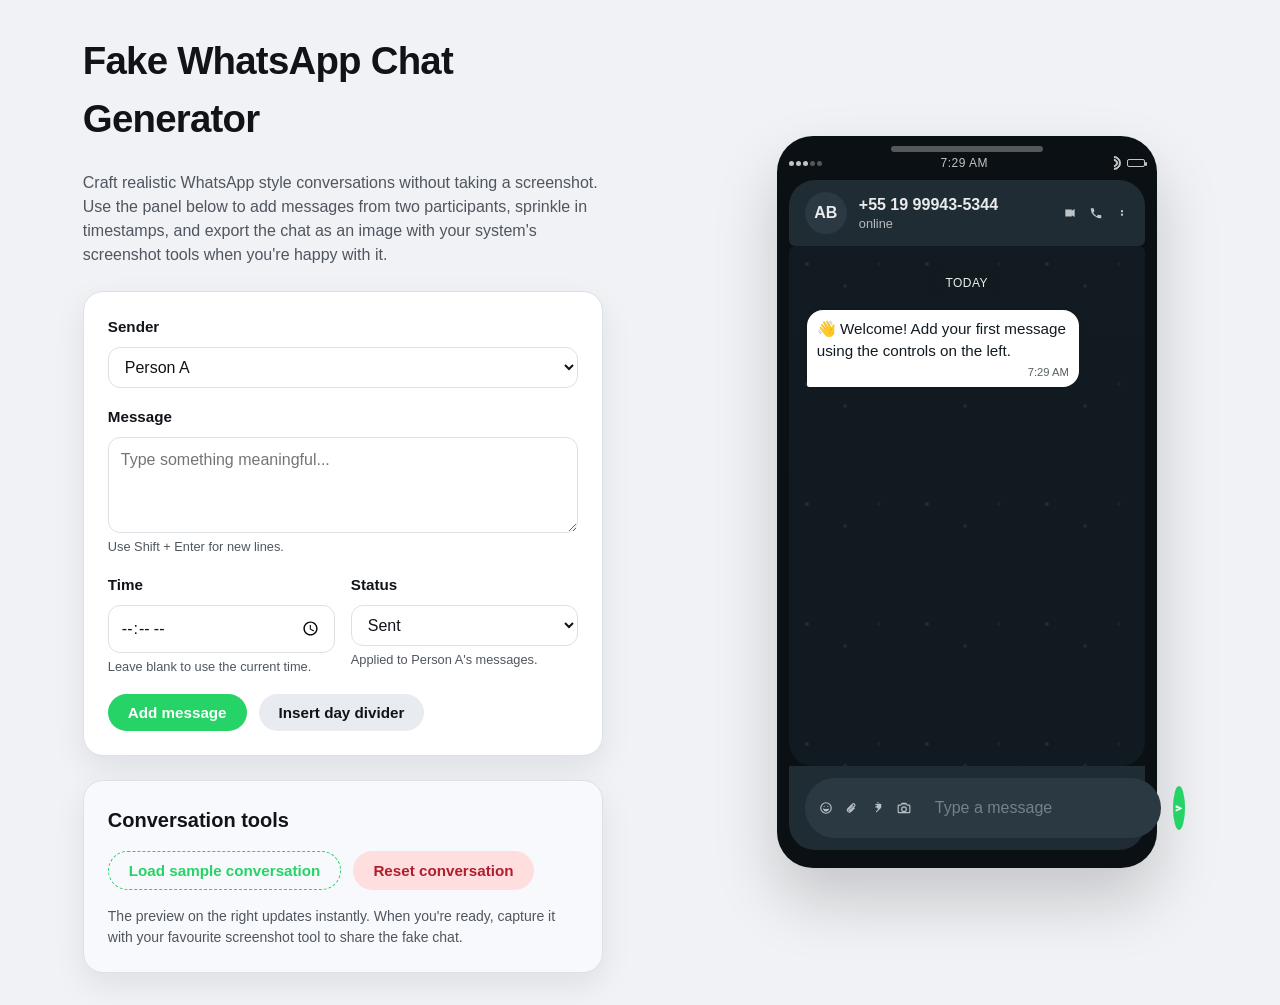
==== commit aa6a15c4: "Add WhatsApp-style chat generator interface" ====
--- a/index.html
+++ b/index.html
@@ -4,277 +4,113 @@
     <meta charset="UTF-8">
     <meta http-equiv="X-UA-Compatible" content="IE=edge">
     <meta name="viewport" content="width=device-width, initial-scale=1.0">
-    <title>The Band</title>
-    <link rel="icon" href="https://library.kissclipart.com/20181211/wuq/kissclipart-rock-band-guitar-icon-clipart-the-beatles-rock-ba-cec8f02207d91767.jpg" type="image/x-icon" />
-    <link rel="stylesheet" href="./assets/css/style.css">
-    <link rel="stylesheet" href="./assets/css/responsive.css">
-    <link rel="stylesheet" href="./assets/fonts/themify-icons/themify-icons.css">
+    <title>Fake WhatsApp Chat Generator</title>
+    <link rel="stylesheet" href="assets/css/chat.css">
 </head>
 <body>
-    <div id="main">
-        <div id="header">
-            <!-- Begin: Nav -->
-          <ul id="nav">
-              <li><a href="#">Home</a></li>
-              <li><a href="#band">Band</a></li>
-              <li><a href="#tour">Tour</a></li>
-              <li><a href="#contact">Contact</a></li>
-              <li>
-                  <a href="#">
-                      More 
-                      <i class="nav-arrow-down ti-angle-down"></i>
-                  </a>
-                  <ul class="subnav">
-                      <li><a href="#">Merchandise</a></li>
-                      <li><a href="#">Extras</a></li>
-                      <li><a href="#">Media</a></li>
-                  </ul>
-                </li>
-          </ul>
-            <!-- End: Nav -->
+    <div class="layout">
+        <section class="controls" aria-label="Conversation controls">
+            <h1>Fake WhatsApp Chat Generator</h1>
+            <p class="lead">
+                Craft realistic WhatsApp style conversations without taking a screenshot. Use the panel below to add
+                messages from two participants, sprinkle in timestamps, and export the chat as an image with your
+                system's screenshot tools when you're happy with it.
+            </p>
 
-            <!--Moblie menu button  -->
-            <div id="mobile-menu" class="mobile-menu-btn">
-                <i class="menu-icon ti-menu"></i>
-            </div>
+            <form id="message-form" class="card">
+                <div class="form-row">
+                    <label for="sender">Sender</label>
+                    <select id="sender" name="sender">
+                        <option value="a">Person A</option>
+                        <option value="b">Person B</option>
+                    </select>
+                </div>
 
-            <!-- Search button -->
-            <div class="search-btn">
-                <i class="search-icon ti-search"></i>
-            </div>
-        </div>
-        
-        <div id="slider">
-            <div class="text-content">
-                <h2 class="text-heading">New York</h2>
-                <div class="text-description">The atmosphere in New York is lorem ipsum.</div>
-            </div>
-        </div>
+                <div class="form-row">
+                    <label for="message">Message</label>
+                    <textarea id="message" name="message" rows="3" placeholder="Type something meaningful..." required></textarea>
+                    <small class="help">Use Shift + Enter for new lines.</small>
+                </div>
 
-        <div id="content">
-            <!-- About section -->
-            <div id="band" class="content-section">
-                <h2 class="section-heading">THE BAND</h2>
-                <p class="section-sub-heading">We love music</p>
-                <p class="about-text">
-                    We have created a fictional band website. Lorem ipsum dolor sit amet, consectetur adipiscing elit, sed do eiusmod tempor incididunt ut labore et dolore magna aliqua. Ut enim ad minim veniam, quis nostrud exercitation ullamco laboris nisi ut aliquip ex ea commodo consequat. Duis aute irure dolor in reprehenderit in voluptate velit esse cillum dolore eu fugiat nulla pariatur. Excepteur sint occaecat cupidatat non proident, sunt in culpa qui officia deserunt mollit anim id est laborum consectetur adipiscing elit, sed do eiusmod tempor incididunt ut labore et dolore magna aliqua. Ut enim ad minim veniam, quis nostrud exercitation ullamco laboris nisi ut aliquip ex ea commodo consequat.
-                </p>
-                <div class="row member-list">
-                    <div class="col col-third s-col-full mt-32 text-center">
-                        <p class="member-name">Name</p>
-                        <img src="./assets/img/band/member1.jpg" alt="" class="member-img">
+                <div class="form-grid">
+                    <div class="form-row">
+                        <label for="timestamp">Time</label>
+                        <input type="time" id="timestamp" name="timestamp">
+                        <small class="help">Leave blank to use the current time.</small>
                     </div>
-
-                    <div class="col col-third s-col-full mt-32 text-center">
-                        <p class="member-name">Name</p>
-                        <img src="./assets/img/band/member1.jpg" alt="" class="member-img">
-                    </div>
-
-                    <div class="col col-third s-col-full mt-32 text-center">
-                        <p class="member-name">Name</p>
-                        <img src="./assets/img/band/member1.jpg" alt="" class="member-img">
-                    </div>
-                </div>      
-            </div>
-
-            <!-- Tour section -->
-            <div id="tour" class="tour-section">
-                <div class="content-section">
-                    <h2 class="section-heading text-white">TOUR DATES</h2>
-                    <p class="section-sub-heading text-white">Remember to book your tickets!</p>
-                
-                    <!-- Tickets -->
-                    <ul class="tickets-list">
-                        <li>September <span class="sold-out">Sold out</span></li>
-                        <li>October <span class="sold-out">Sold out</span></li>
-                        <li>November <span class="quantity">3</span></li>
-                    </ul>
-
-                    <!-- Places -->
-                    <div class="row places-list">
-                        <div class="col col-third s-col-full mt-16">
-                            <img src="./assets/img/places/place1.jpg" alt="New York" class="place-img">
-                            <div class="place-body">
-                                <h3 class="place-heading">New York</h3>
-                                <p class="place-time">Fri 27 Nov 2016</p>
-                                <p class="place-desc">Praesent tincidunt sed tellus ut rutrum sed vitae justo.</p>
-                                <button class="btn s-full-width js-buy-ticket">Buy Tickets</button> 
-                            </div>
-                        </div>
-
-                        <div class="col col-third s-col-full mt-16">
-                            <img src="./assets/img/places/place2.jpg" alt="Paris" class="place-img">
-                            <div class="place-body">
-                                <h3 class="place-heading">Paris</h3>
-                                <p class="place-time">Sat 28 Nov 2016</p>
-                                <p class="place-desc">Praesent tincidunt sed tellus ut rutrum sed vitae justo.</p>
-                                <button class="btn s-full-width js-buy-ticket">Buy Tickets</button> 
-                            </div>
-                        </div>
-
-                        <div class="col col-third s-col-full mt-16">
-                            <img src="./assets/img/places/place3.jpg" alt="San Francisco" class="place-img">
-                            <div class="place-body">
-                                <h3 class="place-heading">San Francisco</h3>
-                                <p class="place-time">Fri 29 Nov 2016</p>
-                                <p class="place-desc">Praesent tincidunt sed tellus ut rutrum sed vitae justo.</p>
-                                <button class="btn s-full-width js-buy-ticket">Buy Tickets</button> 
-                            </div>
-                        </div>
+                    <div class="form-row">
+                        <label for="status">Status</label>
+                        <select id="status" name="status">
+                            <option value="sent">Sent</option>
+                            <option value="delivered">Delivered</option>
+                            <option value="read">Read</option>
+                        </select>
+                        <small class="help">Applied to Person A's messages.</small>
                     </div>
                 </div>
-            </div>  
 
-            <!-- Begin: Contact section -->
-            <div id="contact" class="content-section">
-                <h2 class="section-heading">CONTACT</h2>
-                <p class="section-sub-heading">Fan? Drop a note!</p>
+                <div class="button-row">
+                    <button type="submit" class="btn primary">Add message</button>
+                    <button type="button" id="add-divider" class="btn">Insert day divider</button>
+                </div>
+            </form>
 
-                <div class="row contact-content">
-                    <div class="col col-half s-col-full contact-info">
-                        <p><i class="ti-location-pin"></i>Chicago, US</p>
-                        <p><i class="ti-mobile"></i>Phone: <a href="tel:+00 151515">+00 151515</a></p>
-                        <p><i class="ti-email"></i>Email: <a href="mailto:mail@mail.com">mail@mail.com</a></p>
+            <div class="card secondary">
+                <h2>Conversation tools</h2>
+                <div class="button-row">
+                    <button type="button" id="load-sample" class="btn ghost">Load sample conversation</button>
+                    <button type="button" id="reset-chat" class="btn danger">Reset conversation</button>
+                </div>
+                <p class="fine-print">The preview on the right updates instantly. When you're ready, capture it with
+                    your favourite screenshot tool to share the fake chat.</p>
+            </div>
+        </section>
+
+        <section class="phone" aria-label="WhatsApp preview">
+            <div class="phone-frame">
+                <header class="phone-header">
+                    <div class="phone-status">
+                        <span class="signal" aria-hidden="true"></span>
+                        <span class="signal" aria-hidden="true"></span>
+                        <span class="signal" aria-hidden="true"></span>
+                        <span class="signal" aria-hidden="true"></span>
+                        <span class="signal" aria-hidden="true"></span>
                     </div>
-
-                    <div class="col col-half s-col-full contact-form">
-                        <form action="">
-                            <div class="row">
-                                <div class="col col-half s-col-full">
-                                    <input type="text" name="" placeholder="Name" required class="form-control">
-                                </div>
-                                <div class="col col-half s-col-full s-mt-8">
-                                    <input type="email" name="" placeholder="Email" required class="form-control">
-                                </div>
-                            </div>
-                            <div class="row mt-8">  
-                                <div class="col col-full">
-                                    <input type="text" name="" placeholder="Message" required class="form-control">
-                                </div>
-                            </div>
-                            <input class="btn pull-right mt-16 s-full-width" type="submit" value="SEND">
-                        </form>
+                    <div class="phone-clock" id="phone-clock" aria-live="polite">12:45</div>
+                    <div class="phone-icons" aria-hidden="true">
+                        <span class="icon wifi"></span>
+                        <span class="icon battery"></span>
+                    </div>
+                </header>
+                <div class="conversation-header">
+                    <div class="contact-avatar" aria-hidden="true">AB</div>
+                    <div class="contact-meta">
+                        <p class="contact-name">+55 19 99943-5344</p>
+                        <p class="contact-status">online</p>
+                    </div>
+                    <div class="contact-actions" aria-hidden="true">
+                        <span class="icon video"></span>
+                        <span class="icon phone"></span>
+                        <span class="icon menu"></span>
                     </div>
                 </div>
-                
+                <div class="chat-window" id="chat-window" role="log" aria-live="polite">
+                    <div class="system-message">Today</div>
+                </div>
+                <form class="composer" aria-label="Fake message composer">
+                    <div class="composer-field">
+                        <span class="icon emoji" aria-hidden="true"></span>
+                        <span class="icon clip" aria-hidden="true"></span>
+                        <span class="icon rupee" aria-hidden="true"></span>
+                        <span class="icon camera" aria-hidden="true"></span>
+                        <input type="text" placeholder="Type a message" disabled>
+                    </div>
+                    <button type="button" class="composer-send" aria-label="Send" disabled></button>
+                </form>
             </div>
-            <!-- End: Contact section -->
+        </section>
+    </div>
 
-            <div class="map-section">
-                <img src="./assets/img/map/map.jpg" alt="map">
-            </div>
-        </div>
-
-        <!-- Footer section -->
-        <div id="footer">
-            <div class="socials-list">
-                <a href=""><i class="ti-facebook"></i></a>
-                <a href=""><i class="ti-instagram"></i></a>
-                <a href=""><i class="ti-pinterest"></i></a>
-                <a href=""><i class="ti-twitter-alt"></i></a>
-                <a href=""><i class="ti-linkedin"></i></a>
-                <a href=""><i class="ti-youtube"></i></a>
-            </div>
-            <p class="copyright">Powered by <a href="">w3.css</a></p>
-        </div>
-    </div> 
-    <!-- Buy Ticket section -->
-    <div class="modal js-modal">
-        <div class="modal-container js-modal-container">
-            <div class="modal-close js-modal-close">
-                <i class="ti-close"></i>
-            </div>
-            
-            <header class="modal-header">
-                <i class="modal-heading-icon ti-briefcase"></i>
-                Tickets
-            </header>
-
-            <div class="modal-body">
-                <label for="ticket-quantity" class="modal-label">
-                    <i class="ti-shopping-cart"></i>
-                    Tickets, $15 per person
-                </label>
-                <input id="ticket-quantity" type="text" class="model-input" placeholder="How many?">
-
-                <label for="ticket-email" class="modal-label">
-                    <i class="ti-user"></i>
-                    Send To
-                </label>
-                <input id="ticket-email" type="email" class="model-input" placeholder="Enter Email...">
-
-                <button id="buy-tickets">
-                    Pay <i class="ti-check"></i>
-                </button>
-            </div>
-
-            <footer class="modal-footer">
-                <p class="modal-help">Need <a href="">help?</a></p>
-            </footer>
-        </div>
-    </div> 
-
-    <script>
-        const buyBtns = document.querySelectorAll('.js-buy-ticket')
-        const modal = document.querySelector('.js-modal')
-        const modalContainer = document.querySelector('.js-modal-container')
-        const modalClose = document.querySelector('.js-modal-close')
-
-        // Hàm hiển thị modal mua vé (thêm class open vào modal)
-        function showBuyTicket() {
-            modal.classList.add('open')
-        }
-
-         // Hàm ẩn modal mua vé (gỡ bỏ class open vào modal)
-        function hideBuyTicket() {
-            modal.classList.remove('open')
-        }
-
-        // Lặp qua từng thẻ button và nghe hành vi click
-        for (const buyBtn of buyBtns) {
-            buyBtn.addEventListener('click', showBuyTicket)
-        }
-
-        // Nghe hành vi click vào button close
-        modalClose.addEventListener('click', hideBuyTicket)
-
-        modal.addEventListener('click', hideBuyTicket)
-
-        // Dừng việc nổi bọt ở modalContainer
-        modalContainer.addEventListener('click', function (event) {
-            event.stopPropagation()
-        })
-
-        // Gán biến đóng/mở mobile menu
-        var header = document.getElementById('header');
-        var  mobileMenu = document.getElementById('mobile-menu');
-        var headerHeight = header.clientHeight; // Gán biến headerHeight    
-    
-        // Đóng/mở mobile menu
-        mobileMenu.onclick = function() {
-            var isClosed = header.clientHeight === headerHeight;
-            if (isClosed) {
-                header.style.height = 'auto';
-            } else {
-                header.style.height = null;
-            }
-        }
-
-        // Tự động đóng khi chọn menu
-        var menuItems = document.querySelectorAll('#nav li a[href*="#"]');
-        for (var i = 0; i < menuItems.length; i++) {
-            var menuItem = menuItems[i];
-            
-            menuItem.onclick = function(event) {
-                var isParentMenu = this.nextElementSibling && this.nextElementSibling.classList.contains('subnav');
-                if (isParentMenu) {
-                    event.preventDefault();
-                } else {
-                    header.style.height = null;
-                }
-            }       
-        }
-        
-    </script>
+    <script src="assets/js/chat.js" defer></script>
 </body>
-</html>+</html>
--- a/assets/css/chat.css
+++ b/assets/css/chat.css
@@ -0,0 +1,558 @@
+:root {
+    color-scheme: light;
+    --bg: #f0f2f5;
+    --surface: #ffffff;
+    --surface-muted: #f7f9fc;
+    --text-primary: #101318;
+    --text-secondary: #4f5660;
+    --accent: #25d366;
+    --border: #dce1e6;
+    --incoming: #ffffff;
+    --outgoing: #d9fdd3;
+    --bubble-shadow: 0 1px 2px rgba(0, 0, 0, 0.08);
+    --phone-frame: #0a1014;
+    --divider: rgba(48, 55, 65, 0.12);
+    --system-bubble: rgba(17, 27, 33, 0.6);
+    font-family: "Inter", "Segoe UI", Roboto, Helvetica, Arial, sans-serif;
+}
+
+* {
+    box-sizing: border-box;
+}
+
+body {
+    margin: 0;
+    background: var(--bg);
+    color: var(--text-primary);
+    font-family: inherit;
+    line-height: 1.5;
+}
+
+.layout {
+    min-height: 100vh;
+    display: grid;
+    gap: 32px;
+    padding: 32px;
+    align-items: center;
+    justify-items: center;
+}
+
+.controls,
+.phone {
+    width: min(520px, 100%);
+}
+
+.controls {
+    display: flex;
+    flex-direction: column;
+    gap: 24px;
+}
+
+.controls h1 {
+    margin: 0;
+    font-size: clamp(1.8rem, 3vw, 2.4rem);
+    letter-spacing: -0.02em;
+}
+
+.lead {
+    margin: 0;
+    color: var(--text-secondary);
+    font-size: 1rem;
+}
+
+.card {
+    background: var(--surface);
+    border-radius: 20px;
+    padding: 24px;
+    box-shadow: 0 12px 32px rgba(15, 23, 42, 0.08);
+    border: 1px solid var(--border);
+    display: flex;
+    flex-direction: column;
+    gap: 18px;
+}
+
+.card.secondary {
+    gap: 16px;
+    background: var(--surface-muted);
+}
+
+.card h2 {
+    margin: 0;
+    font-size: 1.25rem;
+}
+
+.fine-print {
+    margin: 0;
+    color: var(--text-secondary);
+    font-size: 0.875rem;
+}
+
+.form-row {
+    display: flex;
+    flex-direction: column;
+    gap: 8px;
+}
+
+.form-grid {
+    display: grid;
+    gap: 16px;
+    grid-template-columns: repeat(auto-fit, minmax(180px, 1fr));
+}
+
+label {
+    font-weight: 600;
+    font-size: 0.95rem;
+}
+
+input,
+select,
+textarea {
+    font: inherit;
+    border: 1px solid var(--border);
+    border-radius: 12px;
+    padding: 10px 12px;
+    background: #fff;
+    color: inherit;
+    resize: vertical;
+    transition: border-color 0.2s ease;
+}
+
+input:focus,
+select:focus,
+textarea:focus {
+    outline: none;
+    border-color: var(--accent);
+    box-shadow: 0 0 0 3px rgba(37, 211, 102, 0.12);
+}
+
+textarea {
+    min-height: 96px;
+}
+
+.invalid {
+    border-color: #f87171 !important;
+    box-shadow: 0 0 0 3px rgba(248, 113, 113, 0.18);
+}
+
+.help {
+    margin: -4px 0 0;
+    font-size: 0.8rem;
+    color: var(--text-secondary);
+}
+
+.button-row {
+    display: flex;
+    flex-wrap: wrap;
+    gap: 12px;
+}
+
+.btn {
+    border: none;
+    border-radius: 999px;
+    padding: 10px 20px;
+    font-size: 0.95rem;
+    font-weight: 600;
+    cursor: pointer;
+    background: #e8ebf0;
+    color: var(--text-primary);
+    transition: transform 0.2s ease, box-shadow 0.2s ease, background 0.2s ease;
+}
+
+.btn:hover {
+    transform: translateY(-1px);
+    box-shadow: 0 8px 16px rgba(15, 23, 42, 0.12);
+}
+
+.btn.primary {
+    background: var(--accent);
+    color: #fff;
+}
+
+.btn.primary:hover {
+    box-shadow: 0 10px 20px rgba(37, 211, 102, 0.25);
+}
+
+.btn.ghost {
+    background: transparent;
+    border: 1px dashed var(--accent);
+    color: var(--accent);
+}
+
+.btn.danger {
+    background: #ffdee0;
+    color: #ae1e2c;
+}
+
+.phone {
+    display: flex;
+    justify-content: center;
+}
+
+.phone-frame {
+    background: var(--phone-frame);
+    border-radius: 36px;
+    padding: 18px 12px;
+    width: clamp(320px, 44vw, 380px);
+    box-shadow: 0 32px 64px rgba(0, 0, 0, 0.18);
+    position: relative;
+}
+
+.phone-frame::before {
+    content: "";
+    position: absolute;
+    inset: 10px 30%;
+    height: 6px;
+    background: rgba(255, 255, 255, 0.3);
+    border-radius: 999px;
+}
+
+.phone-header {
+    display: flex;
+    align-items: center;
+    justify-content: space-between;
+    color: rgba(255, 255, 255, 0.75);
+    font-size: 0.75rem;
+    margin-bottom: 8px;
+}
+
+.phone-status {
+    display: flex;
+    gap: 2px;
+}
+
+.signal {
+    width: 5px;
+    height: 5px;
+    border-radius: 999px;
+    background: currentColor;
+    opacity: 0.4;
+}
+
+.signal:nth-child(-n+3) {
+    opacity: 1;
+}
+
+.phone-clock {
+    letter-spacing: 0.04em;
+}
+
+.phone-icons {
+    display: flex;
+    align-items: center;
+    gap: 6px;
+}
+
+.icon {
+    display: inline-block;
+    width: 14px;
+    height: 14px;
+    background-size: contain;
+    background-repeat: no-repeat;
+}
+
+.icon.wifi {
+    background-image: linear-gradient(transparent, transparent);
+    position: relative;
+}
+
+.icon.wifi::before,
+.icon.wifi::after {
+    content: "";
+    position: absolute;
+    inset: 0;
+    border: 2px solid currentColor;
+    border-radius: 50%;
+    border-bottom-color: transparent;
+    border-left-color: transparent;
+    transform: rotate(45deg);
+}
+
+.icon.wifi::after {
+    inset: 3px;
+}
+
+.icon.battery {
+    position: relative;
+    width: 18px;
+    height: 8px;
+    border: 1px solid currentColor;
+    border-radius: 2px;
+}
+
+.icon.battery::after {
+    content: "";
+    position: absolute;
+    top: 2px;
+    right: -3px;
+    width: 2px;
+    height: 4px;
+    background: currentColor;
+    border-radius: 1px;
+}
+
+.conversation-header {
+    display: grid;
+    grid-template-columns: auto 1fr auto;
+    align-items: center;
+    gap: 12px;
+    background: #1f2c34;
+    color: rgba(255, 255, 255, 0.9);
+    padding: 12px 16px;
+    border-radius: 26px 26px 6px 6px;
+}
+
+.contact-avatar {
+    width: 42px;
+    height: 42px;
+    border-radius: 50%;
+    background: #2a3942;
+    display: grid;
+    place-items: center;
+    font-weight: 600;
+}
+
+.contact-meta {
+    display: flex;
+    flex-direction: column;
+    line-height: 1.2;
+}
+
+.contact-name {
+    margin: 0;
+    font-weight: 600;
+}
+
+.contact-status {
+    margin: 2px 0 0;
+    font-size: 0.8rem;
+    opacity: 0.75;
+}
+
+.contact-actions {
+    display: flex;
+    gap: 12px;
+    opacity: 0.8;
+}
+
+.icon.video,
+.icon.phone,
+.icon.menu,
+.icon.emoji,
+.icon.clip,
+.icon.camera,
+.icon.rupee {
+    background-image: linear-gradient(transparent, transparent);
+    position: relative;
+}
+
+.icon.video::before,
+.icon.phone::before,
+.icon.menu::before,
+.icon.emoji::before,
+.icon.clip::before,
+.icon.camera::before,
+.icon.rupee::before {
+    content: "";
+    position: absolute;
+    inset: 0;
+    mask-size: contain;
+    mask-repeat: no-repeat;
+    mask-position: center;
+    background: currentColor;
+}
+
+.icon.video::before { mask-image: url('data:image/svg+xml,<svg xmlns="http://www.w3.org/2000/svg" viewBox="0 0 24 24"><path fill="%23ffffff" d="M15 8l5-3v14l-5-3v2H4V6h11z"/></svg>'); }
+.icon.phone::before { mask-image: url('data:image/svg+xml,<svg xmlns="http://www.w3.org/2000/svg" viewBox="0 0 24 24"><path fill="%23ffffff" d="M6.62 10.79a15.053 15.053 0 006.59 6.59l2.2-2.2a1 1 0 011.01-.24 11.72 11.72 0 003.67.59 1 1 0 011 1v3.5a1 1 0 01-1 1A17 17 0 013 5a1 1 0 011-1h3.5a1 1 0 011 1 11.72 11.72 0 00.59 3.67 1 1 0 01-.24 1.01l-2.23 2.11z"/></svg>'); }
+.icon.menu::before { mask-image: url('data:image/svg+xml,<svg xmlns="http://www.w3.org/2000/svg" viewBox="0 0 24 24"><path fill="%23ffffff" d="M12 13a2 2 0 110 4 2 2 0 010-4zm0-6a2 2 0 110 4 2 2 0 010-4z"/></svg>'); }
+.icon.emoji::before { mask-image: url('data:image/svg+xml,<svg xmlns="http://www.w3.org/2000/svg" viewBox="0 0 24 24"><path fill="%23111b21" d="M12 22a10 10 0 1110-10 10.011 10.011 0 01-10 10zm0-18a8 8 0 108 8 8.009 8.009 0 00-8-8zm4 9a1 1 0 01.8 1.6A5 5 0 017.2 14 1 1 0 018 12.4a3 3 0 004 1 3 3 0 004-1.06 1 1 0 01.8-.34zM9 10a1 1 0 111-1 1 1 0 01-1 1zm6 0a1 1 0 111-1 1 1 0 01-1 1z"/></svg>'); }
+.icon.clip::before { mask-image: url('data:image/svg+xml,<svg xmlns="http://www.w3.org/2000/svg" viewBox="0 0 24 24"><path fill="%23111b21" d="M7.5 20a4.5 4.5 0 01-3.182-7.682l7.778-7.778a3.5 3.5 0 014.95 4.95l-7.07 7.071a2.5 2.5 0 01-3.536-3.536l6.364-6.364 1.414 1.414-6.364 6.364a.5.5 0 10.707.707l7.07-7.07a1.5 1.5 0 10-2.121-2.122l-7.778 7.778a2.5 2.5 0 003.536 3.536l6.364-6.364 1.414 1.414-6.364 6.364A4.486 4.486 0 017.5 20z"/></svg>'); }
+.icon.rupee::before { mask-image: url('data:image/svg+xml,<svg xmlns="http://www.w3.org/2000/svg" viewBox="0 0 24 24"><path fill="%23111b21" d="M17 7a1 1 0 000-2h-2.126A3.992 3.992 0 0011 2a1 1 0 000 2h3.874A2 2 0 0116 5H8a1 1 0 000 2h2.382a4 4 0 01-.9 2H8a1 1 0 100 2h1.618A4 4 0 0112 14.126L8.707 17.414a1 1 0 001.414 1.414l6.172-6.172A4 4 0 0017 7z"/></svg>'); }
+.icon.camera::before { mask-image: url('data:image/svg+xml,<svg xmlns="http://www.w3.org/2000/svg" viewBox="0 0 24 24"><path fill="%23111b21" d="M21 6h-3.382l-.724-1.447A2 2 0 0015.118 3H8.882a2 2 0 00-1.776 1.553L6.382 6H3a2 2 0 00-2 2v11a2 2 0 002 2h18a2 2 0 002-2V8a2 2 0 00-2-2zm0 13H3V8h4.118l.894-1.789A1 1 0 018.882 6h6.236a1 1 0 01.894.211L16.906 8H21zM12 9a5 5 0 105 5 5 5 0 00-5-5zm0 8a3 3 0 113-3 3 3 0 01-3 3z"/></svg>'); }
+
+.chat-window {
+    background: #0b141a;
+    background-image:
+        radial-gradient(circle at 18px 18px, rgba(255, 255, 255, 0.08) 2px, transparent 2px),
+        radial-gradient(circle at 56px 40px, rgba(255, 255, 255, 0.06) 2px, transparent 2px),
+        radial-gradient(circle at 90px 18px, rgba(255, 255, 255, 0.04) 2px, transparent 2px),
+        linear-gradient(180deg, rgba(17, 27, 33, 0.94), rgba(17, 27, 33, 0.88));
+    background-size: 120px 120px, 120px 120px, 120px 120px, 100% 100%;
+    border-radius: 6px 6px 24px 24px;
+    padding: 24px 18px 28px;
+    height: 520px;
+    overflow-y: auto;
+    display: flex;
+    flex-direction: column;
+    gap: 14px;
+    color: #e9edef;
+    position: relative;
+}
+
+.chat-window::-webkit-scrollbar {
+    width: 6px;
+}
+
+.chat-window::-webkit-scrollbar-thumb {
+    background: rgba(255, 255, 255, 0.15);
+    border-radius: 999px;
+}
+
+.system-message {
+    align-self: center;
+    background: var(--system-bubble);
+    padding: 4px 12px;
+    border-radius: 12px;
+    font-size: 0.75rem;
+    text-transform: uppercase;
+    letter-spacing: 0.04em;
+}
+
+.message {
+    max-width: 85%;
+    padding: 8px 10px 6px;
+    border-radius: 16px;
+    position: relative;
+    box-shadow: var(--bubble-shadow);
+    display: inline-flex;
+    flex-direction: column;
+    gap: 4px;
+    line-height: 1.4;
+    font-size: 0.95rem;
+    animation: bubble-in 0.18s ease;
+}
+
+.message.incoming {
+    background: var(--incoming);
+    color: #111b21;
+    align-self: flex-start;
+    border-bottom-left-radius: 2px;
+}
+
+.message.outgoing {
+    background: var(--outgoing);
+    color: #111b21;
+    align-self: flex-end;
+    border-bottom-right-radius: 2px;
+}
+
+.message-text {
+    white-space: pre-wrap;
+    word-wrap: break-word;
+}
+
+.message-meta {
+    align-self: flex-end;
+    font-size: 0.7rem;
+    color: rgba(17, 27, 33, 0.7);
+    display: flex;
+    align-items: center;
+    gap: 4px;
+}
+
+.message.outgoing .message-meta {
+    color: rgba(17, 27, 33, 0.5);
+}
+
+.message-status {
+    width: 16px;
+    height: 10px;
+    display: inline-block;
+    background-size: contain;
+    background-repeat: no-repeat;
+}
+
+.message-status.sent {
+    background-image: url('data:image/svg+xml,<svg xmlns="http://www.w3.org/2000/svg" fill="none" stroke="%23111b21" stroke-linecap="round" stroke-linejoin="round" stroke-width="2" viewBox="0 0 24 24"><path d="M5 12l5 5L20 7"/></svg>');
+}
+
+.message-status.delivered {
+    background-image: url('data:image/svg+xml,<svg xmlns="http://www.w3.org/2000/svg" fill="none" stroke="%23111b21" stroke-linecap="round" stroke-linejoin="round" stroke-width="2" viewBox="0 0 24 24"><path d="M4 12l4 4L20 6"/><path d="M8 12l4 4 8-8"/></svg>');
+}
+
+.message-status.read {
+    background-image: url('data:image/svg+xml,<svg xmlns="http://www.w3.org/2000/svg" fill="none" stroke="%2300a884" stroke-linecap="round" stroke-linejoin="round" stroke-width="2" viewBox="0 0 24 24"><path d="M4 12l4 4L20 6"/><path d="M8 12l4 4 8-8"/></svg>');
+}
+
+.composer {
+    display: flex;
+    align-items: center;
+    gap: 12px;
+    background: #1f2c34;
+    border-radius: 0 0 26px 26px;
+    padding: 12px 16px;
+}
+
+.composer-field {
+    flex: 1;
+    display: flex;
+    align-items: center;
+    gap: 12px;
+    background: #2a3942;
+    border-radius: 999px;
+    padding: 8px 14px;
+    color: rgba(233, 237, 239, 0.75);
+}
+
+.composer-field input {
+    flex: 1;
+    border: none;
+    background: transparent;
+    color: inherit;
+    font: inherit;
+}
+
+.composer-field input::placeholder {
+    color: rgba(233, 237, 239, 0.4);
+}
+
+.composer-send {
+    width: 44px;
+    height: 44px;
+    border-radius: 50%;
+    background: var(--accent);
+    border: none;
+    position: relative;
+}
+
+.composer-send::before {
+    content: "";
+    position: absolute;
+    inset: 0;
+    mask: url('data:image/svg+xml,<svg xmlns="http://www.w3.org/2000/svg" viewBox="0 0 24 24"><path fill="%23ffffff" d="M3.4 20.6l17.3-8.1a1 1 0 000-1.8L3.4 2.6A1 1 0 002 3.5v5.4a1 1 0 00.76.97L13 12 2.76 14.13A1 1 0 002 15.1v5.4a1 1 0 001.4.1z"/></svg>') center/70% 70% no-repeat;
+    background: white;
+}
+
+@keyframes bubble-in {
+    from {
+        transform: translateY(4px);
+        opacity: 0;
+    }
+    to {
+        transform: translateY(0);
+        opacity: 1;
+    }
+}
+
+@media (min-width: 1000px) {
+    .layout {
+        grid-template-columns: 1.05fr 0.95fr;
+    }
+
+    .controls {
+        align-self: stretch;
+    }
+}
+
+@media (max-width: 720px) {
+    .layout {
+        padding: 24px 16px;
+    }
+
+    .controls {
+        width: min(640px, 100%);
+    }
+
+    .phone-frame {
+        width: min(100%, 340px);
+    }
+}
